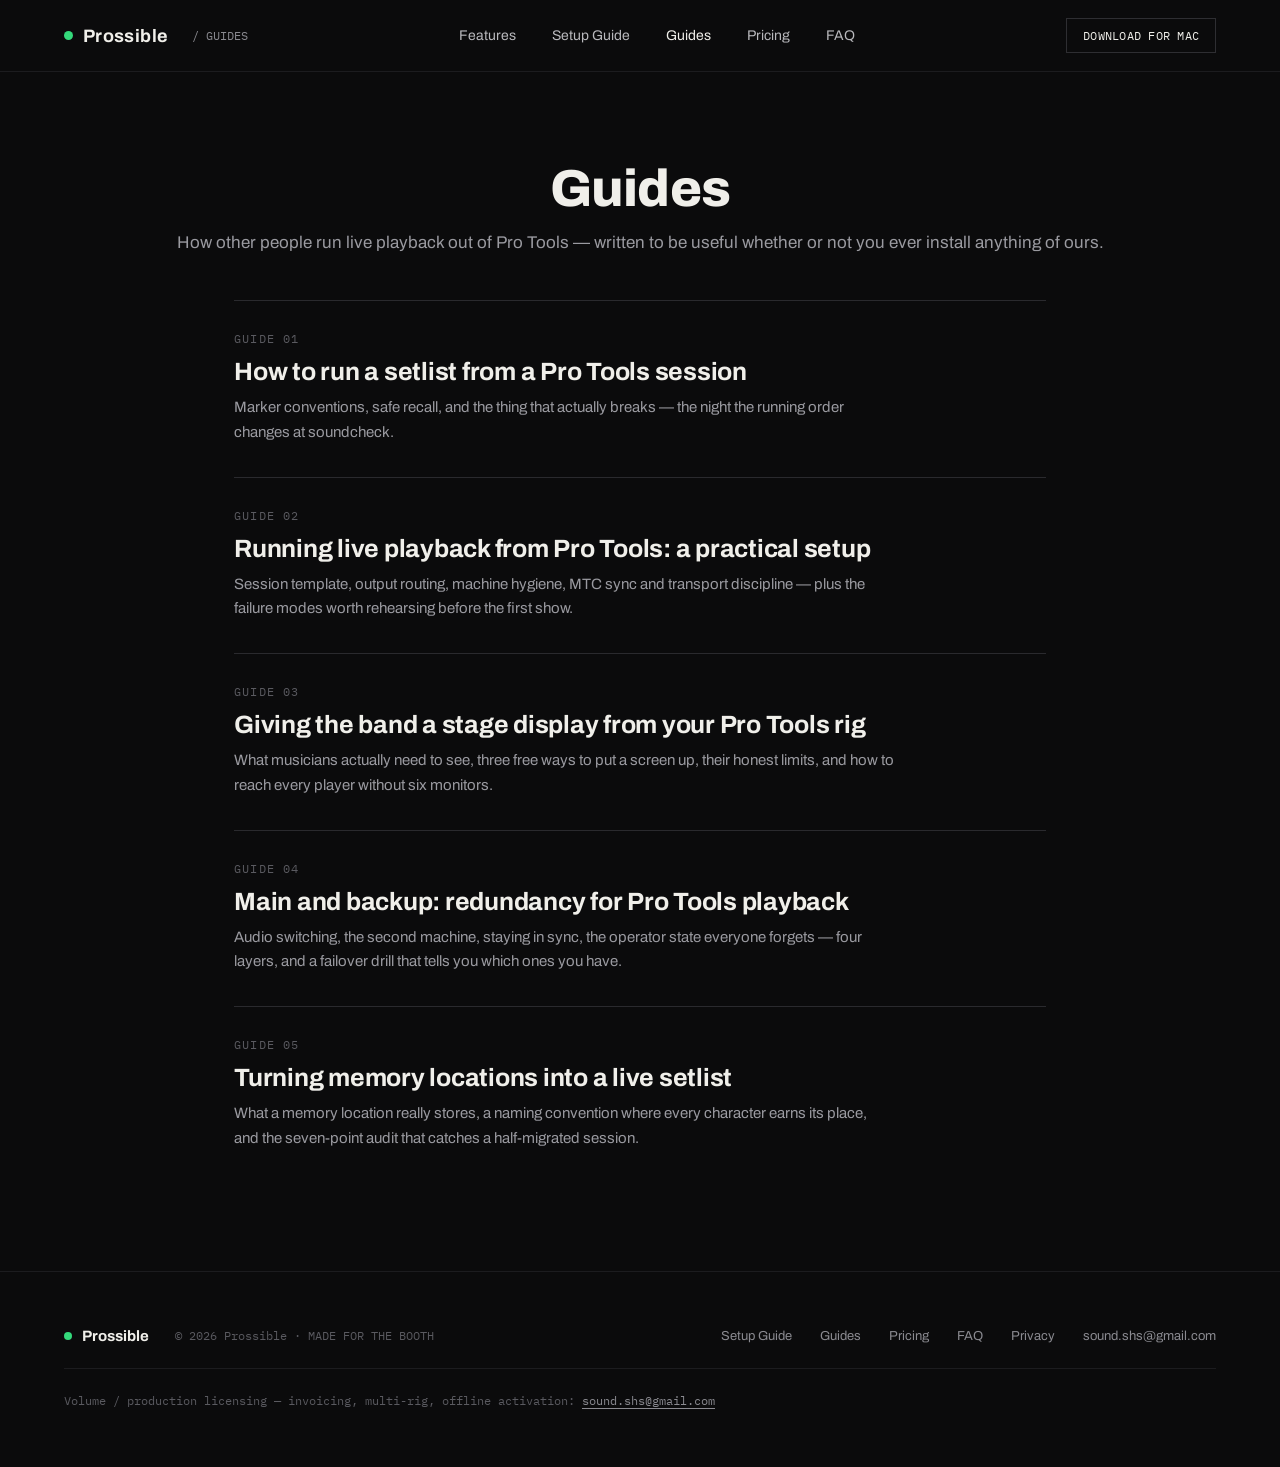
==== guides/index.html @ 18d0ebb5 "Launch: live App Store CTAs, guides section, sitemap Co-Authored-By: Claude Opus 5 <noreply@anthropi" ====
<!DOCTYPE html>
<html lang="en">
<head>
<meta charset="utf-8">
<meta name="viewport" content="width=device-width, initial-scale=1">
<title>Guides — Prossible</title>
<meta name="description" content="Practical guides for running live playback out of Pro Tools: setlists from memory locations, stage displays for the band, MTC sync, and main/backup redundancy.">
<meta property="og:type" content="website">
<meta property="og:title" content="Guides — Prossible">
<meta property="og:description" content="Practical guides for running live playback out of Pro Tools: setlists from memory locations, stage displays for the band, MTC sync, and main/backup redundancy.">
<meta property="og:url" content="https://prossible.app/guides/">
<meta property="og:image" content="https://prossible.app/assets/img/combo-hero.png">
<meta property="og:image:alt" content="Prossible stage display and Control Panel running a Pro Tools session">
<meta name="twitter:card" content="summary_large_image">
<link rel="canonical" href="https://prossible.app/guides/">
<link rel="preconnect" href="https://fonts.googleapis.com">
<link rel="preconnect" href="https://fonts.gstatic.com" crossorigin>
<link href="https://fonts.googleapis.com/css2?family=Archivo:wght@400;500;600;700;800&amp;family=IBM+Plex+Mono:wght@400;500;600&amp;display=swap" rel="stylesheet">
<link rel="icon" href="data:image/svg+xml,%3Csvg xmlns='http://www.w3.org/2000/svg' viewBox='0 0 16 16'%3E%3Ccircle cx='8' cy='8' r='6' fill='%2334D97B'/%3E%3C/svg%3E">
<link rel="stylesheet" href="../assets/style.css">
</head>
<body>
<div class="wrap">

  <header class="nav">
    <a class="nav-brand" href="../index.html">
      <span class="dot"></span>
      <span class="name">Prossible</span>
      <span class="crumb">/ GUIDES</span>
    </a>
    <nav class="nav-links">
      <a href="../index.html#features">Features</a>
      <a href="../setup.html">Setup Guide</a>
      <a class="current" href="./index.html">Guides</a>
      <a href="../pricing.html">Pricing</a>
      <a href="../faq.html">FAQ</a>
      <a class="cta-row" href="https://apps.apple.com/us/app/prossible/id6805782861?mt=12" target="_blank" rel="noopener">DOWNLOAD FOR MAC</a>
    </nav>
    <a class="nav-cta" href="https://apps.apple.com/us/app/prossible/id6805782861?mt=12" target="_blank" rel="noopener">DOWNLOAD FOR MAC</a>
    <button class="nav-burger" aria-label="Menu" aria-expanded="false">
      <span></span><span></span>
    </button>
  </header>

  <section class="page-hero">
    <h1>Guides</h1>
    <p class="sub">How other people run live playback out of Pro Tools &mdash; written to be useful whether or not you ever install anything of ours.</p>
  </section>

  <div class="guide-index">
    <a class="guide-card" href="./pro-tools-setlist.html">
      <div class="kicker">GUIDE 01</div>
      <h2>How to run a setlist from a Pro Tools session</h2>
      <p>Marker conventions, safe recall, and the thing that actually breaks — the night the running order changes at soundcheck.</p>
    </a>
    <a class="guide-card" href="./pro-tools-live-playback.html">
      <div class="kicker">GUIDE 02</div>
      <h2>Running live playback from Pro Tools: a practical setup</h2>
      <p>Session template, output routing, machine hygiene, MTC sync and transport discipline — plus the failure modes worth rehearsing before the first show.</p>
    </a>
    <a class="guide-card" href="./pro-tools-stage-display-for-band.html">
      <div class="kicker">GUIDE 03</div>
      <h2>Giving the band a stage display from your Pro Tools rig</h2>
      <p>What musicians actually need to see, three free ways to put a screen up, their honest limits, and how to reach every player without six monitors.</p>
    </a>
    <a class="guide-card" href="./pro-tools-redundant-playback-backup-machine.html">
      <div class="kicker">GUIDE 04</div>
      <h2>Main and backup: redundancy for Pro Tools playback</h2>
      <p>Audio switching, the second machine, staying in sync, the operator state everyone forgets — four layers, and a failover drill that tells you which ones you have.</p>
    </a>
    <a class="guide-card" href="./pro-tools-memory-locations-setlist.html">
      <div class="kicker">GUIDE 05</div>
      <h2>Turning memory locations into a live setlist</h2>
      <p>What a memory location really stores, a naming convention where every character earns its place, and the seven-point audit that catches a half-migrated session.</p>
    </a>
  </div>

  <footer class="footer">
    <div class="brand">
      <span class="dot"></span>
      <span class="name">Prossible</span>
      <span class="legal">© 2026 Prossible · MADE FOR THE BOOTH</span>
    </div>
    <div class="links">
      <a href="../setup.html">Setup Guide</a>
      <a href="./index.html">Guides</a>
      <a href="../pricing.html">Pricing</a>
      <a href="../faq.html">FAQ</a>
      <a href="https://shinzzang4523.github.io/prossible-support/privacy.html" target="_blank" rel="noopener">Privacy</a>
      <a href="mailto:sound.shs@gmail.com">sound.shs@gmail.com</a>
    </div>
    <div class="licensing">
      Volume / production licensing &mdash; invoicing, multi-rig, offline activation:
      <a href="mailto:sound.shs@gmail.com?subject=Prossible%20volume%20licensing">sound.shs@gmail.com</a>
    </div>
  </footer>

</div>
<script src="../assets/site.js"></script>
</body>
</html>
---- assets/style.css ----
/* Prossible — shared site styles
   Source design: homepage-design/Prossible-Homepage.dc.html
   Desktop = 1440 design, <=768px = mobile (390) design. */

:root {
  --bg: #0B0B0C;
  --bg-card: #0E0E10;
  --bg-panel: #0F0F11;
  --bg-chip: #141416;
  --bg-deep: #050506;
  --ink: #F0EFEA;
  --ink-nav: #B9B9BD;
  --mut: #9A9AA0;
  --mut2: #8A8A90;
  --dim: #5A5A60;
  --line: #1C1C1F;
  --line2: #232326;
  --line3: #2A2A2E;
  --line4: #2E2E32;
  --green: #34D97B;
  --green-ink: #0B0B0C;
  --amber: #E8A33D;
  --sans: 'Archivo', sans-serif;
  --mono: 'IBM Plex Mono', monospace;
}

* { margin: 0; padding: 0; box-sizing: border-box; }

html { scroll-behavior: smooth; }

@media (prefers-reduced-motion: reduce) {
  html { scroll-behavior: auto; }
  * { animation-duration: 0.01ms !important; transition-duration: 0.01ms !important; }
}

body {
  background: var(--bg);
  color: var(--ink);
  font-family: var(--sans);
  -webkit-font-smoothing: antialiased;
}

a { color: inherit; text-decoration: none; }
a:hover { color: var(--green); }

img { max-width: 100%; display: block; }

.mono { font-family: var(--mono); }

.wrap { max-width: 1440px; margin: 0 auto; }

code, .kbd {
  font-family: var(--mono);
  font-size: 13px;
  background: var(--bg-chip);
  padding: 2px 6px;
  border-radius: 3px;
  /* Long tokens (Real (PTSL+MTC), STANDBY — LINK LOST) must wrap, not push the page sideways. */
  overflow-wrap: anywhere;
}

/* ---------- nav ---------- */

.nav {
  display: flex;
  align-items: center;
  justify-content: space-between;
  padding: 0 64px;
  height: 72px;
  border-bottom: 1px solid var(--line);
  position: relative;
}

.nav-brand { display: flex; align-items: center; gap: 10px; }
.nav-brand:hover { color: var(--ink); }
.nav-brand .dot { width: 9px; height: 9px; background: var(--green); border-radius: 50%; }
.nav-brand .name { font-weight: 700; font-size: 18px; letter-spacing: 0.02em; }
.nav-brand .crumb { font-family: var(--mono); font-size: 12px; color: var(--mut2); margin-left: 14px; }

.nav-links { display: flex; align-items: center; gap: 36px; font-size: 14px; color: var(--ink-nav); }
.nav-links .cta-row { display: none; } /* mobile menu only */
.nav-links a:hover { color: var(--green); }
.nav-links a.current { color: var(--ink); }

.nav-cta {
  font-family: var(--mono);
  font-size: 12px;
  border: 1px solid var(--line4);
  padding: 9px 16px;
  color: var(--ink);
  letter-spacing: 0.02em;
  white-space: nowrap;
}
.nav-cta:hover { border-color: var(--green); color: var(--green); }

.nav-burger {
  display: none;
  background: none;
  border: 0;
  cursor: pointer;
  padding: 10px 0 10px 10px;
  flex-direction: column;
  gap: 4px;
}
.nav-burger span { display: block; width: 20px; height: 2px; background: var(--ink); transition: transform .2s, opacity .2s; }
.nav.menu-open .nav-burger span:first-child { transform: translateY(3px) rotate(45deg); }
.nav.menu-open .nav-burger span:last-child { transform: translateY(-3px) rotate(-45deg); }

/* ---------- hero (landing) ---------- */

.hero {
  padding: 96px 64px 72px;
  display: flex;
  flex-direction: column;
  align-items: center;
  text-align: center;
}
.hero .eyebrow {
  font-family: var(--mono);
  font-size: 13px;
  letter-spacing: 0.12em;
  color: var(--green);
  margin-bottom: 24px;
}
.hero h1 {
  font-weight: 800;
  font-size: 76px;
  line-height: 1.02;
  letter-spacing: -0.02em;
  max-width: 980px;
  text-wrap: balance;
}
.hero .sub {
  font-size: 19px;
  line-height: 1.55;
  color: var(--mut);
  max-width: 640px;
  margin-top: 28px;
}
.hero-ctas { display: flex; align-items: center; gap: 20px; margin-top: 40px; }
.hero-ctas .trial-note { font-family: var(--mono); font-size: 12px; color: var(--mut2); }

.mas-btn {
  display: flex;
  flex-direction: column;
  align-items: flex-start;
  border: 1px solid #3A3A3E;
  background: #111113;
  padding: 10px 22px;
  border-radius: 8px;
}
.mas-btn:hover { border-color: var(--green); color: var(--ink); }
.mas-btn .small { font-size: 11px; color: var(--mut2); letter-spacing: 0.04em; }
.mas-btn .big { font-weight: 600; font-size: 18px; }

/* ---------- stage display mock ---------- */

.stage-mock-frame { padding: 0 96px 96px; }
.stage-mock {
  background: var(--bg-deep);
  border: 1px solid var(--line3);
  border-radius: 12px;
  overflow: hidden;
  box-shadow: 0 40px 120px rgba(0, 0, 0, 0.6);
}
.stage-mock .bar {
  display: flex;
  justify-content: space-between;
  align-items: center;
  padding: 20px 32px;
  border-bottom: 1px solid #1A1A1D;
  font-family: var(--mono);
  font-size: 14px;
}
.stage-mock .bar .lock { display: flex; align-items: center; gap: 10px; color: var(--green); }
.stage-mock .bar .lock .dot { width: 8px; height: 8px; border-radius: 50%; background: var(--green); }
.stage-mock .bar .tc { color: var(--ink); }
.stage-mock .bar .bpm { color: var(--mut2); }
.stage-mock .body {
  display: flex;
  flex-direction: column;
  align-items: center;
  padding: 56px 32px 48px;
  text-align: center;
}
.stage-mock .song { font-family: var(--mono); font-size: 16px; color: var(--mut2); letter-spacing: 0.1em; }
.stage-mock .section { font-weight: 700; font-size: 34px; margin-top: 10px; letter-spacing: 0.02em; }
.stage-mock .count {
  font-family: var(--mono);
  font-weight: 600;
  font-size: 220px;
  line-height: 1;
  color: var(--green);
  margin: 16px 0 8px;
}
.stage-mock .to { font-family: var(--mono); font-size: 16px; color: var(--ink-nav); letter-spacing: 0.08em; }
.stage-mock .foot {
  display: flex;
  justify-content: space-between;
  align-items: center;
  padding: 18px 32px;
  border-top: 1px solid #1A1A1D;
  font-family: var(--mono);
  font-size: 13px;
}
.stage-mock .foot .autostop { color: var(--amber); }
.stage-mock .foot .next { color: var(--mut2); }
.stage-mock .foot .prog { flex: 1; height: 3px; background: var(--line); margin: 0 28px; position: relative; }
.stage-mock .foot .prog i { position: absolute; left: 0; top: 0; bottom: 0; width: 62%; background: var(--green); }

/* ---------- sections / features ---------- */

.section { padding: 88px 64px; border-top: 1px solid var(--line); }
.section h2 { font-weight: 800; font-size: 44px; letter-spacing: -0.01em; }
.section .lede { font-size: 17px; color: var(--mut); margin-top: 12px; max-width: 560px; }

.feature-grid {
  display: grid;
  grid-template-columns: repeat(3, 1fr);
  gap: 48px 40px;
  margin-top: 64px;
}
.feature { border-top: 1px solid var(--line3); padding-top: 24px; }
.feature .fno {
  font-family: var(--mono);
  font-size: 12px;
  color: var(--green);
  display: flex;
  align-items: center;
  justify-content: space-between;
  gap: 10px;
}
.feature .fno .tierchip {
  border: 1px solid var(--line4);
  border-radius: 3px;
  padding: 1px 7px;
  font-size: 10px;
  letter-spacing: 0.1em;
  color: var(--mut2);
}
.feature h3 { font-weight: 600; font-size: 20px; margin-top: 14px; }
.feature p { font-size: 15px; line-height: 1.6; color: var(--mut); margin-top: 10px; }

/* ---------- sacred (landing split) ---------- */

.sacred { display: grid; grid-template-columns: 1fr 1fr; gap: 72px; align-items: center; }
.sacred .copy p { font-size: 17px; line-height: 1.65; color: var(--mut); margin-top: 20px; max-width: 480px; }
.sacred .copy .autostop-title { font-family: var(--mono); font-size: 13px; color: var(--amber); margin-top: 28px; }
.sacred .copy .autostop-body { font-size: 15px; line-height: 1.6; color: var(--mut); margin-top: 10px; max-width: 480px; }

.operator-mock {
  background: var(--bg-panel);
  border: 1px solid var(--line3);
  border-radius: 10px;
  padding: 28px;
  font-family: var(--mono);
}
.operator-mock .head {
  display: flex;
  justify-content: space-between;
  font-size: 12px;
  color: var(--mut2);
  padding-bottom: 16px;
  border-bottom: 1px solid var(--line);
}
.operator-mock .head .ok { color: var(--green); }
.operator-mock .btns { display: grid; grid-template-columns: 1fr 1fr; gap: 12px; margin-top: 20px; }
.operator-mock .btns .play {
  background: #0B2416;
  border: 1px solid var(--green);
  border-radius: 6px;
  padding: 18px;
  text-align: center;
  color: var(--green);
  font-size: 14px;
}
.operator-mock .btns .stop {
  background: #111113;
  border: 1px solid var(--line4);
  border-radius: 6px;
  padding: 18px;
  text-align: center;
  color: var(--dim);
  font-size: 14px;
}
.operator-mock .log { margin-top: 16px; font-size: 12px; color: var(--mut2); line-height: 2; }
.operator-mock .log .t-green { color: var(--green); }
.operator-mock .log .t-amber { color: var(--amber); }

/* ---------- price strip (landing) ----------
   The full table lives on pricing.html; this is the landing's answer to
   "what does it cost" so nobody has to click to find out it isn't a quote job. */

.price-strip { display: grid; grid-template-columns: repeat(3, 1fr); gap: 40px; margin-top: 56px; }
.price-col { border-top: 1px solid var(--line3); padding-top: 24px; }
.price-col .tier { font-family: var(--mono); font-size: 12px; letter-spacing: 0.1em; color: var(--mut2); }
.price-col.is-featured .tier { color: var(--green); }
.price-col .amount { font-weight: 800; font-size: 40px; letter-spacing: -0.01em; margin-top: 14px; }
.price-col p { font-size: 15px; line-height: 1.6; color: var(--mut); margin-top: 10px; }

.price-actions { display: flex; align-items: center; gap: 24px; flex-wrap: wrap; margin-top: 44px; }
.price-actions .more {
  font-family: var(--mono);
  font-size: 12px;
  border: 1px solid var(--line4);
  padding: 11px 18px;
  color: var(--ink);
  letter-spacing: 0.02em;
}
.price-actions .more:hover { border-color: var(--green); color: var(--green); }
.price-actions .aside { font-family: var(--mono); font-size: 12px; color: var(--dim); }

/* ---------- proof (landing testimonials) ----------
   The markup is commented out in index.html on purpose: we have no quotes yet and
   we do not invent them. Uncomment the section once real, attributed quotes exist
   (see RELAUNCH-CHECKLIST.md). Styles live here so unblocking is a one-step edit. */

.proof-grid { display: grid; grid-template-columns: repeat(3, 1fr); gap: 40px; margin-top: 56px; }
.proof { border-top: 1px solid var(--line3); padding-top: 24px; }
.proof blockquote { font-size: 17px; line-height: 1.6; color: var(--ink); }
.proof .who { font-family: var(--mono); font-size: 12px; color: var(--mut2); margin-top: 18px; line-height: 1.7; }
.proof .who b { display: block; color: var(--ink-nav); font-weight: 400; }

/* ---------- footer ---------- */

.footer {
  padding: 56px 64px;
  border-top: 1px solid var(--line);
  display: flex;
  justify-content: space-between;
  align-items: center;
  gap: 24px;
  flex-wrap: wrap;
}
.footer .brand { display: flex; align-items: center; gap: 10px; flex-wrap: wrap; }
.footer .brand .dot { width: 8px; height: 8px; background: var(--green); border-radius: 50%; }
.footer .brand .name { font-weight: 700; font-size: 15px; }
.footer .brand .legal { font-family: var(--mono); font-size: 12px; color: var(--dim); margin-left: 16px; }
.footer .links { display: flex; gap: 28px; font-size: 13px; color: var(--mut2); flex-wrap: wrap; }
.footer .links a:hover { color: var(--green); }
/* Own row under brand + links (flex-wrap is already on): the only door for
   production/rental buyers who need an invoice rather than an App Store receipt. */
.footer .licensing {
  flex-basis: 100%;
  order: 3;
  border-top: 1px solid var(--line);
  padding-top: 22px;
  font-family: var(--mono);
  font-size: 12px;
  line-height: 1.7;
  color: var(--dim);
}
.footer .licensing a { color: var(--mut2); text-decoration: underline; text-underline-offset: 3px; }
.footer .licensing a:hover { color: var(--green); }

/* ---------- page hero (pricing / faq) ---------- */

.page-hero { padding: 88px 64px 40px; text-align: center; }
.page-hero h1 {
  font-weight: 800;
  font-size: 52px;
  letter-spacing: -0.015em;
  max-width: 900px;
  margin: 0 auto;
  text-wrap: balance;
}
.page-hero .sub { font-size: 17px; color: var(--mut); margin-top: 16px; }

/* ---------- pricing ---------- */

.plans {
  display: grid;
  grid-template-columns: repeat(3, 1fr);
  gap: 28px;
  padding: 32px 120px 48px;
}
.plan {
  border: 1px solid var(--line2);
  border-radius: 10px;
  padding: 36px 32px;
  background: var(--bg-card);
  display: flex;
  flex-direction: column;
  position: relative;
}
.plan.featured { border-color: var(--green); }
.plan .flag {
  position: absolute;
  top: -11px;
  left: 32px;
  background: var(--green);
  color: var(--green-ink);
  font-family: var(--mono);
  font-size: 11px;
  font-weight: 600;
  padding: 4px 10px;
  letter-spacing: 0.08em;
}
.plan .tier { font-family: var(--mono); font-size: 12px; color: var(--mut2); letter-spacing: 0.1em; }
.plan.featured .tier { color: var(--green); }
.plan .price { font-weight: 800; font-size: 44px; margin-top: 18px; }
.plan .terms { font-size: 14px; color: var(--mut2); margin-top: 6px; }
.plan ul { list-style: none; font-size: 14.5px; line-height: 2.1; color: var(--ink-nav); margin-top: 24px; flex: 1; }
.plan .cta {
  display: block;
  margin-top: 28px;
  border: 1px solid var(--line4);
  border-radius: 6px;
  padding: 13px;
  text-align: center;
  font-size: 14px;
  font-weight: 600;
}
.plan .cta:hover { border-color: var(--green); color: var(--green); }
.plan .cta.solid { background: var(--green); border-color: var(--green); color: var(--green-ink); font-weight: 700; }
.plan .cta.solid:hover { filter: brightness(1.1); }
.plan ul li.lock { color: var(--dim); }

.pricing-note { padding: 0 120px 72px; text-align: center; }
/* Direct children only — the support card below carries its own type. */
.pricing-note > p { font-family: var(--mono); font-size: 12px; line-height: 1.7; color: var(--dim); }
/* Reuse the FAQ support card: production buyers need a door, not a footnote. */
.pricing-note .support-card { margin-top: 8px; text-align: left; }
.pricing-note .support-card > div { max-width: 620px; }
.pricing-note > .support-card + p { margin-top: 28px; }
.pricing-note a { color: var(--dim); text-decoration: underline; }
.pricing-note a:hover { color: var(--green); }

/* ---------- faq ---------- */

.faq-wrap { max-width: 820px; margin: 0 auto; padding: 88px 32px 96px; }
.faq-wrap h1 { font-weight: 800; font-size: 52px; letter-spacing: -0.015em; }
.faq-list { margin-top: 56px; border-top: 1px solid var(--line); }
.faq-item { border-bottom: 1px solid var(--line); }
.faq-q {
  display: flex;
  justify-content: space-between;
  align-items: center;
  gap: 24px;
  width: 100%;
  padding: 26px 4px;
  cursor: pointer;
  background: none;
  border: 0;
  color: var(--ink);
  font-family: var(--sans);
  text-align: left;
}
.faq-q .q { font-weight: 600; font-size: 19px; }
.faq-q .mark { font-family: var(--mono); font-size: 20px; color: var(--dim); flex-shrink: 0; }
.faq-item.open .faq-q .mark { color: var(--green); }
.faq-a { display: none; padding: 0 4px 28px; }
.faq-item.open .faq-a { display: block; }
.faq-a p { font-size: 16px; line-height: 1.7; color: var(--mut); max-width: 680px; }

.support-card {
  margin-top: 72px;
  border: 1px solid var(--line2);
  border-radius: 10px;
  padding: 40px 44px;
  background: var(--bg-card);
  display: flex;
  justify-content: space-between;
  align-items: center;
  gap: 24px;
  flex-wrap: wrap;
}
.support-card h2 { font-weight: 700; font-size: 24px; }
.support-card p { font-size: 15px; color: var(--mut); margin-top: 8px; }
.support-card .mail {
  font-family: var(--mono);
  font-size: 14px;
  border: 1px solid var(--green);
  color: var(--green);
  padding: 14px 24px;
  white-space: nowrap;
}
.support-card .mail:hover { background: var(--green); color: var(--green-ink); }

/* ---------- setup guide ---------- */

.guide { display: flex; align-items: flex-start; }

.guide-toc {
  width: 280px;
  flex-shrink: 0;
  border-right: 1px solid var(--line);
  padding: 48px 32px;
  font-family: var(--mono);
  font-size: 13px;
  position: sticky;
  top: 0;
}
.guide-toc .label { font-size: 11px; color: var(--dim); letter-spacing: 0.12em; margin-bottom: 20px; }
.guide-toc nav { display: flex; flex-direction: column; gap: 4px; }
.guide-toc nav a {
  padding: 9px 12px;
  border-left: 2px solid transparent;
  color: var(--mut2);
}
.guide-toc nav a:hover { color: var(--ink); }
.guide-toc nav a.active {
  background: var(--bg-chip);
  border-left-color: var(--green);
  color: var(--ink);
}
.guide-toc .meta {
  margin-top: 40px;
  padding-top: 20px;
  border-top: 1px solid var(--line);
  font-size: 11px;
  color: var(--dim);
  line-height: 1.8;
}

.guide-body { flex: 1; padding: 56px 72px 80px; max-width: 800px; min-width: 0; }
.guide-body section { scroll-margin-top: 24px; }
.guide-body h1 { font-weight: 800; font-size: 40px; letter-spacing: -0.01em; }
.guide-body h2 {
  font-weight: 800;
  font-size: 30px;
  margin-top: 72px;
  padding-top: 48px;
  border-top: 1px solid var(--line);
}
.guide-body .intro { font-size: 16px; line-height: 1.65; color: var(--mut); margin-top: 16px; }
.guide-body h2 + .intro { margin-top: 14px; font-size: 15px; }

.step { display: flex; gap: 20px; margin-top: 32px; }
.step:first-of-type { margin-top: 48px; }
.step .no { font-family: var(--mono); font-size: 13px; color: var(--green); width: 32px; flex-shrink: 0; padding-top: 3px; }
.step .body { min-width: 0; flex: 1; }
.step h3 { font-weight: 600; font-size: 17px; }
.step p { font-size: 15px; line-height: 1.6; color: var(--mut); margin-top: 8px; }
.step p + p { margin-top: 10px; }

.shot { margin-top: 16px; border: 1px solid var(--line2); border-radius: 6px; overflow: hidden; }
.shot img { width: 100%; height: auto; display: block; }
.shot-caption { font-family: var(--mono); font-size: 11px; color: var(--dim); margin-top: 8px; letter-spacing: 0.04em; line-height: 1.6; }

/* ---------- settings reference diagram ----------
   Deliberately drawn in our own design language rather than mocked up to look
   like another vendor's window: the field names are the durable part, the
   chrome around them changes with every Pro Tools release. */

.ref-diagram {
  margin-top: 16px;
  border: 1px solid var(--line3);
  border-radius: 6px;
  background: var(--bg-panel);
  overflow: hidden;
}
.ref-diagram .rd-head {
  display: flex;
  align-items: baseline;
  flex-wrap: wrap;
  gap: 6px 14px;
  padding: 12px 20px;
  border-bottom: 1px solid var(--line2);
  background: var(--bg-card);
  font-family: var(--mono);
  font-size: 12px;
}
.ref-diagram .rd-tag { color: var(--green); letter-spacing: 0.12em; white-space: nowrap; }
.ref-diagram .rd-path { color: var(--mut2); }
.ref-diagram .rd-path b { color: var(--dim); font-weight: 400; padding: 0 3px; }

/* The inner block schematises the Pro Tools window: title, tab strip, one group. */
.rd-window { margin: 20px; border: 1px solid var(--line2); border-radius: 5px; background: var(--bg-card); }
.rd-title {
  padding: 10px 16px;
  border-bottom: 1px solid var(--line2);
  font-family: var(--mono);
  font-size: 12px;
  color: var(--ink-nav);
  letter-spacing: 0.06em;
}
.rd-tabwrap { position: relative; border-bottom: 1px solid var(--line2); }
.rd-tabs {
  display: flex;
  gap: 4px;
  padding: 8px 10px;
  overflow-x: auto;                 /* seven tabs never fit a phone — scroll inside, never the page */
  -webkit-overflow-scrolling: touch;
  scrollbar-width: none;
}
.rd-tabs::-webkit-scrollbar { display: none; }
.rd-tab {
  flex-shrink: 0;
  padding: 5px 8px;
  border: 1px solid transparent;
  border-radius: 3px;
  font-family: var(--mono);
  font-size: 10px;
  letter-spacing: 0.01em;
  color: var(--dim);
  white-space: nowrap;
}
.rd-tab.is-on { border-color: var(--line4); background: var(--bg-chip); color: var(--ink); }

.ref-diagram .rd-body { padding: 26px 16px 18px; }

.rd-group {
  position: relative;
  border: 1px dashed var(--line4);
  border-radius: 5px;
  padding: 24px 18px 18px;
}
.rd-group-label {
  position: absolute;
  top: -8px;
  left: 14px;
  padding: 0 8px;
  background: var(--bg-panel);
  font-family: var(--mono);
  font-size: 11px;
  letter-spacing: 0.1em;
  color: var(--ink-nav);
}

.rd-field {
  display: grid;
  grid-template-columns: 168px minmax(0, 1fr) 22px;
  grid-template-areas: "k c p";
  align-items: center;
  gap: 14px;
}
.rd-field + .rd-field { margin-top: 14px; }
.rd-key { grid-area: k; font-family: var(--mono); font-size: 13px; color: var(--ink); }
.rd-ctl {
  grid-area: c;
  display: flex;
  align-items: center;
  justify-content: space-between;
  gap: 12px;
  min-height: 36px;
  padding: 8px 12px;
  border: 1px solid var(--line4);
  border-radius: 4px;
  background: var(--bg-chip);
  font-family: var(--mono);
  font-size: 13px;
  color: var(--ink);
  overflow-wrap: anywhere;
}
.rd-ctl .caret { color: var(--dim); font-size: 10px; flex-shrink: 0; }
/* The one value you actually change. */
.rd-ctl.is-target { border-color: var(--green); color: var(--green); }
.rd-ctl.is-target .caret { color: var(--green); }
.rd-field .rd-pin { grid-area: p; }
.rd-pin {
  width: 20px;
  height: 20px;
  flex-shrink: 0;
  border-radius: 50%;
  border: 1px solid var(--green);
  color: var(--green);
  font-family: var(--mono);
  font-size: 11px;
  display: flex;
  align-items: center;
  justify-content: center;
}
.rd-notes {
  list-style: none;
  display: grid;
  gap: 12px;
  padding: 18px 20px 20px;
  border-top: 1px solid var(--line2);
}
.rd-notes li {
  display: grid;
  grid-template-columns: 20px minmax(0, 1fr);
  gap: 12px;
  align-items: start;
  font-size: 14px;
  line-height: 1.6;
  color: var(--mut);
}

.code-block {
  margin-top: 20px;
  background: var(--bg-panel);
  border: 1px solid var(--line2);
  border-radius: 6px;
  padding: 24px 28px;
  font-family: var(--mono);
  font-size: 14px;
  line-height: 2.1;
  overflow-x: auto;
}
.code-block .c-green { color: var(--green); }
.code-block .c-amber { color: var(--amber); }
.code-block .c-dim { color: var(--dim); }
.code-block > div { white-space: pre; }

.note {
  margin-top: 20px;
  border: 1px solid #3A2E14;
  background: #161207;
  border-radius: 6px;
  padding: 16px 20px;
  font-size: 14px;
  line-height: 1.6;
  color: #B9A472;
}
.note .tag { font-family: var(--mono); font-size: 12px; color: var(--amber); }

/* ---------- guides index ---------- */

.guide-index { max-width: 940px; margin: 0 auto; padding: 8px 64px 88px; }
.guide-card { display: block; border-top: 1px solid var(--line3); padding: 30px 0 32px; }
.guide-card:hover { color: inherit; }
.guide-card .kicker { font-family: var(--mono); font-size: 12px; letter-spacing: 0.1em; color: var(--dim); }
.guide-card h2 { font-weight: 700; font-size: 25px; letter-spacing: -0.01em; margin-top: 12px; }
.guide-card:hover h2 { color: var(--green); }
.guide-card p { font-size: 15px; line-height: 1.65; color: var(--mut); margin-top: 10px; max-width: 660px; }

/* ---------- guide article ---------- */

.article { max-width: 780px; margin: 0 auto; padding: 72px 32px 24px; }
.article .kicker { font-family: var(--mono); font-size: 12px; letter-spacing: 0.12em; color: var(--dim); }
.article .kicker a { color: var(--dim); text-decoration: none; }
.article .kicker a:hover { color: var(--green); }
.article h1 { font-weight: 800; font-size: 40px; line-height: 1.12; letter-spacing: -0.015em; margin-top: 20px; }
.article .standfirst { font-size: 18px; line-height: 1.65; color: var(--ink-nav); margin-top: 20px; }
.article h2 {
  font-weight: 800;
  font-size: 27px;
  letter-spacing: -0.01em;
  margin-top: 56px;
  padding-top: 36px;
  border-top: 1px solid var(--line);
}
.article h3 { font-weight: 600; font-size: 18px; margin-top: 34px; }
.article p { font-size: 16.5px; line-height: 1.75; color: var(--mut); margin-top: 16px; }
.article ul, .article ol { margin-top: 16px; padding-left: 24px; }
.article li { font-size: 16.5px; line-height: 1.7; color: var(--mut); margin-top: 10px; padding-left: 4px; }
.article li::marker { color: var(--dim); }
.article strong { color: var(--ink); font-weight: 600; }
.article em { color: var(--ink-nav); font-style: italic; }
.article a { color: var(--green); text-decoration: underline; text-underline-offset: 3px; }
.article a:hover { color: var(--ink); }

/* Cross-links pulled out of the flow so a guide never reads like a link farm. */
.article .seealso {
  margin-top: 26px;
  border-left: 2px solid var(--line3);
  padding: 2px 0 2px 18px;
  font-size: 15px;
  line-height: 1.7;
  color: var(--mut2);
}
.article .seealso .tag {
  display: block;
  font-family: var(--mono);
  font-size: 11px;
  letter-spacing: 0.12em;
  color: var(--dim);
  margin-bottom: 6px;
}

.article-cta {
  max-width: 780px;
  margin: 64px auto 0;
  border: 1px solid var(--line2);
  border-radius: 10px;
  background: var(--bg-card);
  padding: 36px 40px 40px;
}
.article-cta .tier { font-family: var(--mono); font-size: 12px; letter-spacing: 0.1em; color: var(--green); }
.article-cta .head { font-weight: 700; font-size: 23px; letter-spacing: -0.01em; margin-top: 14px; }
.article-cta p { font-size: 15px; line-height: 1.7; color: var(--mut); margin-top: 12px; }
.article-cta p a { color: var(--mut2); text-decoration: underline; text-underline-offset: 3px; }
.article-cta p a:hover { color: var(--green); }
.article-cta .acts { display: flex; align-items: center; gap: 20px; flex-wrap: wrap; margin-top: 26px; }
.article-cta .acts .more {
  font-family: var(--mono);
  font-size: 12px;
  letter-spacing: 0.02em;
  border: 1px solid var(--line4);
  padding: 13px 20px;
  color: var(--ink);
}
.article-cta .acts .more:hover { border-color: var(--green); color: var(--green); }

.article-foot { max-width: 780px; margin: 0 auto; padding: 44px 32px 20px; }
.article-foot .label { font-family: var(--mono); font-size: 11px; letter-spacing: 0.12em; color: var(--dim); }
.article-foot .row { display: flex; gap: 10px 28px; flex-wrap: wrap; margin-top: 14px; font-size: 14px; color: var(--mut2); }
.article-foot .row a:hover { color: var(--green); }

/* ---------- mobile (<=768px, per 05 mobile design) ---------- */

@media (max-width: 768px) {
  .nav { padding: 0 20px; height: 60px; }
  .nav-brand .name { font-size: 16px; }
  .nav-brand .dot { width: 8px; height: 8px; }
  .nav-brand .crumb { display: none; }
  .nav-cta { display: none; }
  .nav-burger { display: flex; }
  .nav-links {
    display: none;
    position: absolute;
    top: 60px;
    left: 0;
    right: 0;
    z-index: 20;
    flex-direction: column;
    align-items: stretch;
    gap: 0;
    background: var(--bg);
    border-bottom: 1px solid var(--line);
  }
  .nav.menu-open .nav-links { display: flex; }
  .nav-links a { padding: 16px 24px; border-top: 1px solid var(--line); font-size: 15px; }
  .nav-links a.cta-row { display: block; font-family: var(--mono); font-size: 12px; letter-spacing: 0.02em; }

  .hero { padding: 56px 24px 40px; }
  .hero .eyebrow { font-size: 11px; margin-bottom: 16px; }
  .hero h1 { font-size: 38px; line-height: 1.05; }
  .hero .sub { font-size: 15px; line-height: 1.6; margin-top: 18px; }
  .hero-ctas { flex-direction: column; gap: 14px; margin-top: 28px; }
  .mas-btn { padding: 9px 20px; }
  .mas-btn .small { font-size: 10px; }
  .mas-btn .big { font-size: 16px; }

  .stage-mock-frame { padding: 0 16px 48px; }
  .stage-mock { border-radius: 10px; }
  .stage-mock .bar { padding: 12px 16px; font-size: 10px; }
  .stage-mock .bar .tc { display: none; }
  .stage-mock .body { padding: 28px 16px 24px; }
  .stage-mock .song { font-size: 11px; }
  .stage-mock .section { font-size: 18px; margin-top: 6px; }
  .stage-mock .count { font-size: 96px; margin: 10px 0 4px; }
  .stage-mock .to { font-size: 10px; }
  .stage-mock .foot { padding: 12px 16px; font-size: 10px; }
  .stage-mock .foot .prog, .stage-mock .foot .next { display: none; }

  .section { padding: 48px 24px; }
  .section h2 { font-size: 28px; }
  .section .lede { font-size: 15px; }
  .feature-grid { grid-template-columns: 1fr; gap: 28px; margin-top: 32px; }
  .feature { padding-top: 18px; }
  .feature .fno { font-size: 11px; }
  .feature h3 { font-size: 17px; margin-top: 10px; }
  .feature p { font-size: 14px; margin-top: 6px; }

  .sacred { grid-template-columns: 1fr; gap: 32px; }
  .operator-mock { padding: 20px; }

  .price-strip { grid-template-columns: 1fr; gap: 26px; margin-top: 32px; }
  .price-col { padding-top: 18px; }
  .price-col .amount { font-size: 34px; margin-top: 10px; }
  .price-col p { font-size: 14px; }
  .price-actions { gap: 16px; margin-top: 28px; }

  .proof-grid { grid-template-columns: 1fr; gap: 26px; margin-top: 32px; }
  .proof { padding-top: 18px; }
  .proof blockquote { font-size: 15.5px; }

  .footer { padding: 32px 24px 40px; flex-direction: column; text-align: center; justify-content: center; }
  .footer .brand { justify-content: center; }
  .footer .brand .legal { margin-left: 0; width: 100%; }
  .footer .links { justify-content: center; gap: 16px; }
  /* flex-direction:column above collapses the flex-basis row trick — restore the divider. */
  .footer .licensing { flex-basis: auto; padding-top: 20px; margin-top: 4px; font-size: 11.5px; }

  .page-hero { padding: 56px 24px 24px; }
  .page-hero h1 { font-size: 32px; }
  .page-hero .sub { font-size: 15px; }

  .plans { grid-template-columns: 1fr; padding: 24px 24px 32px; gap: 24px; }
  .pricing-note { padding: 0 24px 48px; }
  .pricing-note .support-card { margin-top: 0; }

  .faq-wrap { padding: 56px 24px 64px; }
  .faq-wrap h1 { font-size: 32px; }
  .faq-list { margin-top: 32px; }
  .faq-q { padding: 20px 2px; }
  .faq-q .q { font-size: 16px; }
  .support-card { padding: 28px 24px; }
  .support-card h2 { font-size: 20px; }

  /* align-items:flex-start from the desktop rule would let .guide-body size to its
     800px max-width once stacked, pushing the whole page sideways. Stretch instead. */
  .guide { flex-direction: column; align-items: stretch; }
  .guide-toc {
    width: 100%;
    position: static;
    border-right: 0;
    border-bottom: 1px solid var(--line);
    padding: 32px 24px;
  }
  .guide-body { padding: 40px 24px 56px; }
  .guide-body h1 { font-size: 30px; }
  .guide-body h2 { font-size: 24px; margin-top: 48px; padding-top: 32px; }
  .step { gap: 14px; margin-top: 26px; }
  .step .no { width: 26px; }
  .code-block { padding: 18px 16px; font-size: 12.5px; }

  .ref-diagram .rd-head { padding: 10px 14px; font-size: 11px; }
  .rd-window { margin: 14px; }
  .rd-title { padding: 9px 12px; font-size: 11px; }
  .rd-tabs { padding: 7px 8px; }
  /* The strip always overflows on a phone — fade the cut edge so it reads as scrollable. */
  .rd-tabwrap::after {
    content: '';
    position: absolute;
    top: 0;
    bottom: 1px;
    right: 0;
    width: 48px;
    pointer-events: none;
    background: linear-gradient(to right, rgba(14, 14, 16, 0), var(--bg-card) 70%);
  }
  .ref-diagram .rd-body { padding: 24px 12px 14px; }
  .rd-group { padding: 24px 12px 14px; }
  /* Key stacks above its control; the callout pin stays alongside both. */
  .rd-field { grid-template-columns: minmax(0, 1fr) 20px; grid-template-areas: "k p" "c p"; gap: 7px 12px; }
  .rd-field .rd-pin { align-self: center; }
  .rd-notes { padding: 16px 14px 18px; }
  .rd-notes li { font-size: 13.5px; gap: 10px; }

  .guide-index { padding: 0 24px 56px; }
  .guide-card { padding: 24px 0 26px; }
  .guide-card h2 { font-size: 21px; margin-top: 10px; }
  .guide-card p { font-size: 14.5px; }

  .article { padding: 48px 24px 16px; }
  .article h1 { font-size: 30px; }
  .article .standfirst { font-size: 16px; margin-top: 16px; }
  .article h2 { font-size: 23px; margin-top: 44px; padding-top: 28px; }
  .article h3 { font-size: 17px; margin-top: 28px; }
  .article p, .article li { font-size: 15.5px; line-height: 1.7; }
  .article ul, .article ol { padding-left: 20px; }
  .article .seealso { padding-left: 14px; font-size: 14.5px; }
  /* The marker-convention block is 44 characters at its widest; shrink it rather
     than let the "← end of that song" annotations scroll off a phone. */
  .article .code-block { font-size: 11px; line-height: 1.9; padding: 16px 14px; }

  /* Keep the card on the same 24px gutter as the body copy above it. */
  .article-cta { margin: 44px 24px 0; padding: 26px 22px 30px; border-radius: 8px; }
  .article-cta .head { font-size: 20px; }
  .article-cta .acts { gap: 14px; margin-top: 22px; }
  .article-foot { padding: 36px 24px 16px; }
  .article-foot .row { gap: 10px 16px; }
}

/* The nav grows to five links on guide pages; between the mobile breakpoint and
   ~1000px that row and the store button would otherwise fight for the same space. */
@media (min-width: 769px) and (max-width: 1000px) {
  .nav { padding: 0 28px; }
  .nav-links { gap: 22px; font-size: 13.5px; }
  .nav-cta { font-size: 11px; padding: 8px 12px; }
}
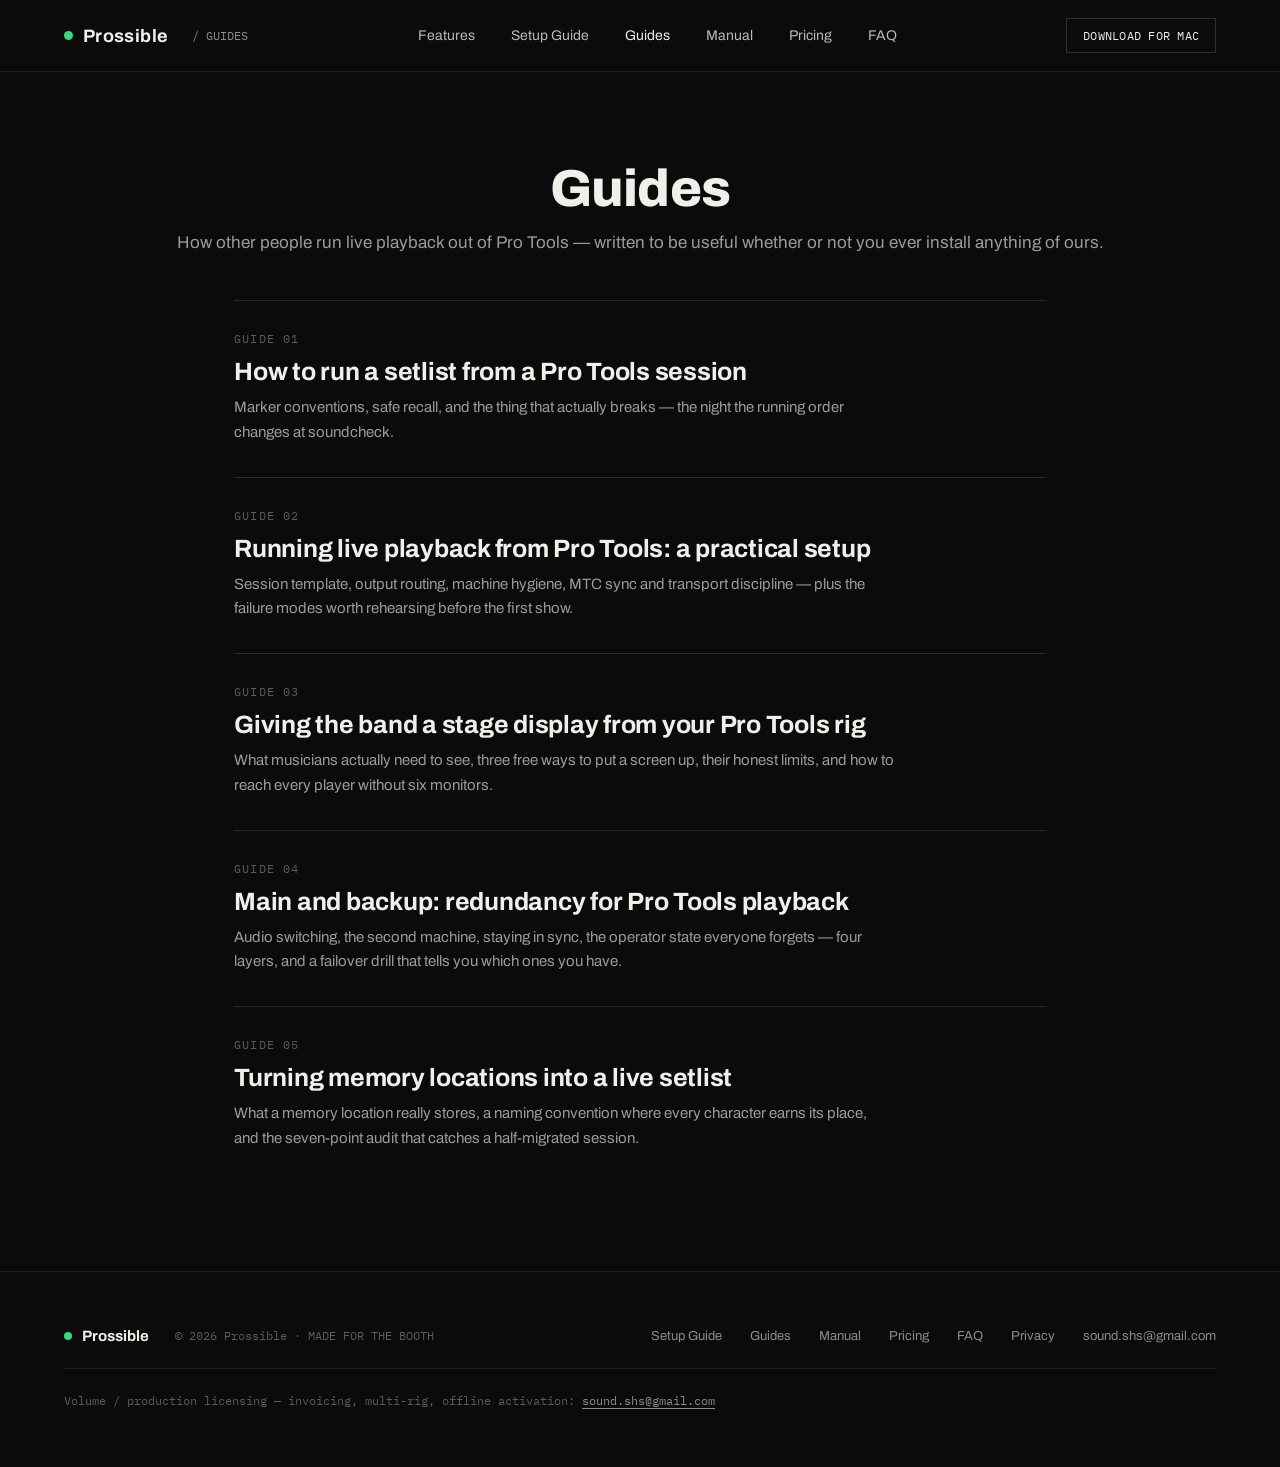
==== commit 868b9273: "v1.1 docs: Sections track syntax, English manual page Co-Authored-By: Claude Opus 5 <noreply@anthrop" ====
--- a/guides/index.html
+++ b/guides/index.html
@@ -32,6 +32,7 @@
       <a href="../index.html#features">Features</a>
       <a href="../setup.html">Setup Guide</a>
       <a class="current" href="./index.html">Guides</a>
+      <a href="../manual.html">Manual</a>
       <a href="../pricing.html">Pricing</a>
       <a href="../faq.html">FAQ</a>
       <a class="cta-row" href="https://apps.apple.com/us/app/prossible/id6805782861?mt=12" target="_blank" rel="noopener">DOWNLOAD FOR MAC</a>
@@ -84,6 +85,7 @@
     <div class="links">
       <a href="../setup.html">Setup Guide</a>
       <a href="./index.html">Guides</a>
+      <a href="../manual.html">Manual</a>
       <a href="../pricing.html">Pricing</a>
       <a href="../faq.html">FAQ</a>
       <a href="https://shinzzang4523.github.io/prossible-support/privacy.html" target="_blank" rel="noopener">Privacy</a>
--- a/assets/style.css
+++ b/assets/style.css
@@ -504,6 +504,11 @@
   border-left-color: var(--green);
   color: var(--ink);
 }
+/* The manual's contents list is twelve chapters — taller than a laptop viewport
+   with the sticky column pinned, so it scrolls inside itself instead of clipping. */
+.guide-toc.is-long { max-height: 100vh; overflow-y: auto; padding-top: 40px; padding-bottom: 32px; }
+.guide-toc.is-long nav a { padding: 7px 12px; }
+.guide-toc.is-long .meta { margin-top: 28px; }
 .guide-toc .meta {
   margin-top: 40px;
   padding-top: 20px;
@@ -533,6 +538,61 @@
 .step h3 { font-weight: 600; font-size: 17px; }
 .step p { font-size: 15px; line-height: 1.6; color: var(--mut); margin-top: 8px; }
 .step p + p { margin-top: 10px; }
+
+/* ---------- manual prose (manual.html reuses the .guide shell but is reference
+   material rather than a step flow, so it needs running lists, tables and two
+   more callout tones. Scoped under .guide-body: setup.html has no ul/ol/table,
+   so nothing there changes.) ---------- */
+
+/* `> section >` on purpose: .step h3 / .step p must keep their own rules above. */
+.guide-body > section > h3 { font-weight: 600; font-size: 17px; margin-top: 32px; }
+.guide-body > section > p { font-size: 15px; line-height: 1.7; color: var(--mut); margin-top: 14px; }
+.guide-body ul, .guide-body ol { margin-top: 14px; padding-left: 22px; }
+.guide-body li { font-size: 15px; line-height: 1.7; color: var(--mut); margin-top: 8px; padding-left: 4px; }
+.guide-body li::marker { color: var(--dim); }
+.guide-body strong { color: var(--ink); font-weight: 600; }
+.guide-body a { color: var(--green); text-decoration: underline; text-underline-offset: 3px; }
+.guide-body a:hover { color: var(--ink); }
+.guide-body .step a { color: var(--green); }
+
+/* Reference tables. The wrapper scrolls, never the page. */
+.tablewrap { margin-top: 18px; overflow-x: auto; border: 1px solid var(--line2); border-radius: 6px; }
+.guide-body table { width: 100%; border-collapse: collapse; font-size: 14.5px; }
+.guide-body th, .guide-body td {
+  text-align: left;
+  vertical-align: top;
+  padding: 12px 16px;
+  border-bottom: 1px solid var(--line2);
+  line-height: 1.6;
+  color: var(--mut);
+}
+.guide-body thead th {
+  background: var(--bg-panel);
+  color: var(--ink-nav);
+  font-family: var(--mono);
+  font-size: 11px;
+  letter-spacing: 0.1em;
+  font-weight: 500;
+  white-space: nowrap;
+}
+.guide-body tbody tr:last-child td { border-bottom: 0; }
+.guide-body td:first-child { color: var(--ink); }
+
+/* Callouts. .note (amber) already exists; these are the neutral and cautionary tones. */
+.tip, .warn {
+  margin-top: 20px;
+  border-radius: 6px;
+  padding: 16px 20px;
+  font-size: 14.5px;
+  line-height: 1.65;
+  color: var(--mut);
+}
+.tip { border: 1px solid var(--line3); background: var(--bg-panel); }
+.warn { border: 1px solid #4A2A1A; background: #17100A; }
+.tip .tag, .warn .tag, .note .tag { font-family: var(--mono); font-size: 12px; letter-spacing: 0.06em; }
+.tip .tag { color: var(--dim); }
+.warn .tag { color: var(--amber); }
+.tip strong, .warn strong { color: var(--ink); }
 
 .shot { margin-top: 16px; border: 1px solid var(--line2); border-radius: 6px; overflow: hidden; }
 .shot img { width: 100%; height: auto; display: block; }
@@ -891,12 +951,23 @@
     border-bottom: 1px solid var(--line);
     padding: 32px 24px;
   }
+  /* Stacked, the contents list is just a block at the top of the page — the
+     desktop self-scroll would trap the finger inside it. */
+  .guide-toc.is-long { max-height: none; overflow-y: visible; padding: 32px 24px; }
   .guide-body { padding: 40px 24px 56px; }
   .guide-body h1 { font-size: 30px; }
   .guide-body h2 { font-size: 24px; margin-top: 48px; padding-top: 32px; }
   .step { gap: 14px; margin-top: 26px; }
   .step .no { width: 26px; }
   .code-block { padding: 18px 16px; font-size: 12.5px; }
+  .guide-body h3 { font-size: 16px; margin-top: 26px; }
+  .guide-body > section > p, .guide-body li { font-size: 14.5px; }
+  .guide-body ul, .guide-body ol { padding-left: 20px; }
+  /* Reference tables are two prose columns; below ~600px they'd force the page
+     sideways, so the wrapper scrolls and the cells stop shrink-wrapping. */
+  .guide-body table { font-size: 13.5px; min-width: 460px; }
+  .guide-body th, .guide-body td { padding: 10px 12px; }
+  .tip, .warn { padding: 14px 16px; font-size: 13.5px; }
 
   .ref-diagram .rd-head { padding: 10px 14px; font-size: 11px; }
   .rd-window { margin: 14px; }
@@ -946,10 +1017,11 @@
   .article-foot .row { gap: 10px 16px; }
 }
 
-/* The nav grows to five links on guide pages; between the mobile breakpoint and
-   ~1000px that row and the store button would otherwise fight for the same space. */
-@media (min-width: 769px) and (max-width: 1000px) {
+/* The nav carries six links since the Manual was added (v1.1); between the mobile
+   breakpoint and ~1100px that row and the store button would otherwise fight for
+   the same space. */
+@media (min-width: 769px) and (max-width: 1100px) {
   .nav { padding: 0 28px; }
-  .nav-links { gap: 22px; font-size: 13.5px; }
+  .nav-links { gap: 20px; font-size: 13.5px; }
   .nav-cta { font-size: 11px; padding: 8px 12px; }
 }
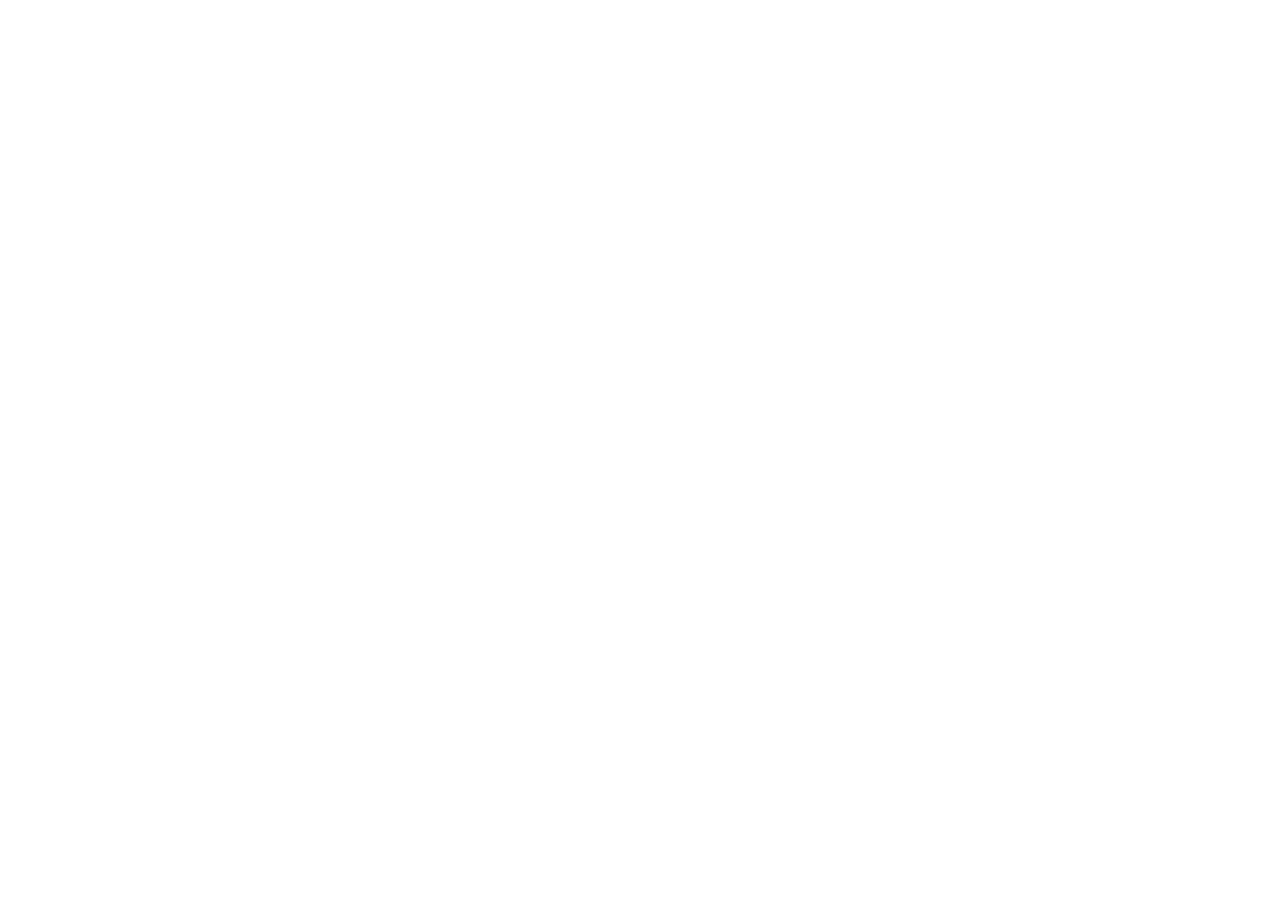
==== commit b0515c0c: "Move to appshin.app/prossible — redirect page (guides/index.html)" ====
--- a/guides/index.html
+++ b/guides/index.html
@@ -1,103 +1,12 @@
-<!DOCTYPE html>
-<html lang="en">
-<head>
-<meta charset="utf-8">
-<meta name="viewport" content="width=device-width, initial-scale=1">
-<title>Guides — Prossible</title>
-<meta name="description" content="Practical guides for running live playback out of Pro Tools: setlists from memory locations, stage displays for the band, MTC sync, and main/backup redundancy.">
-<meta property="og:type" content="website">
-<meta property="og:title" content="Guides — Prossible">
-<meta property="og:description" content="Practical guides for running live playback out of Pro Tools: setlists from memory locations, stage displays for the band, MTC sync, and main/backup redundancy.">
-<meta property="og:url" content="https://prossible.app/guides/">
-<meta property="og:image" content="https://prossible.app/assets/img/combo-hero.png">
-<meta property="og:image:alt" content="Prossible stage display and Control Panel running a Pro Tools session">
-<meta name="twitter:card" content="summary_large_image">
-<link rel="canonical" href="https://prossible.app/guides/">
-<link rel="preconnect" href="https://fonts.googleapis.com">
-<link rel="preconnect" href="https://fonts.gstatic.com" crossorigin>
-<link href="https://fonts.googleapis.com/css2?family=Archivo:wght@400;500;600;700;800&amp;family=IBM+Plex+Mono:wght@400;500;600&amp;display=swap" rel="stylesheet">
-<link rel="icon" href="data:image/svg+xml,%3Csvg xmlns='http://www.w3.org/2000/svg' viewBox='0 0 16 16'%3E%3Ccircle cx='8' cy='8' r='6' fill='%2334D97B'/%3E%3C/svg%3E">
-<link rel="stylesheet" href="../assets/style.css">
-</head>
-<body>
-<div class="wrap">
-
-  <header class="nav">
-    <a class="nav-brand" href="../index.html">
-      <span class="dot"></span>
-      <span class="name">Prossible</span>
-      <span class="crumb">/ GUIDES</span>
-    </a>
-    <nav class="nav-links">
-      <a href="../index.html#features">Features</a>
-      <a href="../setup.html">Setup Guide</a>
-      <a class="current" href="./index.html">Guides</a>
-      <a href="../manual.html">Manual</a>
-      <a href="../pricing.html">Pricing</a>
-      <a href="../faq.html">FAQ</a>
-      <a class="cta-row" href="https://apps.apple.com/us/app/prossible/id6805782861?mt=12" target="_blank" rel="noopener">DOWNLOAD FOR MAC</a>
-    </nav>
-    <a class="nav-cta" href="https://apps.apple.com/us/app/prossible/id6805782861?mt=12" target="_blank" rel="noopener">DOWNLOAD FOR MAC</a>
-    <button class="nav-burger" aria-label="Menu" aria-expanded="false">
-      <span></span><span></span>
-    </button>
-  </header>
-
-  <section class="page-hero">
-    <h1>Guides</h1>
-    <p class="sub">How other people run live playback out of Pro Tools &mdash; written to be useful whether or not you ever install anything of ours.</p>
-  </section>
-
-  <div class="guide-index">
-    <a class="guide-card" href="./pro-tools-setlist.html">
-      <div class="kicker">GUIDE 01</div>
-      <h2>How to run a setlist from a Pro Tools session</h2>
-      <p>Marker conventions, safe recall, and the thing that actually breaks — the night the running order changes at soundcheck.</p>
-    </a>
-    <a class="guide-card" href="./pro-tools-live-playback.html">
-      <div class="kicker">GUIDE 02</div>
-      <h2>Running live playback from Pro Tools: a practical setup</h2>
-      <p>Session template, output routing, machine hygiene, MTC sync and transport discipline — plus the failure modes worth rehearsing before the first show.</p>
-    </a>
-    <a class="guide-card" href="./pro-tools-stage-display-for-band.html">
-      <div class="kicker">GUIDE 03</div>
-      <h2>Giving the band a stage display from your Pro Tools rig</h2>
-      <p>What musicians actually need to see, three free ways to put a screen up, their honest limits, and how to reach every player without six monitors.</p>
-    </a>
-    <a class="guide-card" href="./pro-tools-redundant-playback-backup-machine.html">
-      <div class="kicker">GUIDE 04</div>
-      <h2>Main and backup: redundancy for Pro Tools playback</h2>
-      <p>Audio switching, the second machine, staying in sync, the operator state everyone forgets — four layers, and a failover drill that tells you which ones you have.</p>
-    </a>
-    <a class="guide-card" href="./pro-tools-memory-locations-setlist.html">
-      <div class="kicker">GUIDE 05</div>
-      <h2>Turning memory locations into a live setlist</h2>
-      <p>What a memory location really stores, a naming convention where every character earns its place, and the seven-point audit that catches a half-migrated session.</p>
-    </a>
-  </div>
-
-  <footer class="footer">
-    <div class="brand">
-      <span class="dot"></span>
-      <span class="name">Prossible</span>
-      <span class="legal">© 2026 Prossible · MADE FOR THE BOOTH</span>
-    </div>
-    <div class="links">
-      <a href="../setup.html">Setup Guide</a>
-      <a href="./index.html">Guides</a>
-      <a href="../manual.html">Manual</a>
-      <a href="../pricing.html">Pricing</a>
-      <a href="../faq.html">FAQ</a>
-      <a href="https://shinzzang4523.github.io/prossible-support/privacy.html" target="_blank" rel="noopener">Privacy</a>
-      <a href="mailto:sound.shs@gmail.com">sound.shs@gmail.com</a>
-    </div>
-    <div class="licensing">
-      Volume / production licensing &mdash; invoicing, multi-rig, offline activation:
-      <a href="mailto:sound.shs@gmail.com?subject=Prossible%20volume%20licensing">sound.shs@gmail.com</a>
-    </div>
-  </footer>
-
-</div>
-<script src="../assets/site.js"></script>
-</body>
-</html>
+<!doctype html>
+<html lang="en"><head><meta charset="utf-8">
+<title>Prossible has moved to appshin.app</title>
+<meta name="robots" content="noindex">
+<link rel="canonical" href="https://appshin.app/prossible/">
+<meta http-equiv="refresh" content="1;url=https://appshin.app/prossible/">
+<script>
+(function(){var p=location.pathname.replace(/\.html$/,'').replace(/\/index$/,'/').replace(/^\/+|\/+$/g,'');
+location.replace('https://appshin.app/prossible/'+(p?p+'/':'')+location.search);})();
+</script>
+<style>body{margin:0;min-height:100vh;display:flex;align-items:center;justify-content:center;background:#0B0B0D;color:#F2F2F0;font:16px/1.5 -apple-system,system-ui,sans-serif}a{color:#FF6B5E}</style>
+</head><body><p>Prossible moved to <a href="https://appshin.app/prossible/">appshin.app/prossible</a>.</p></body></html>
